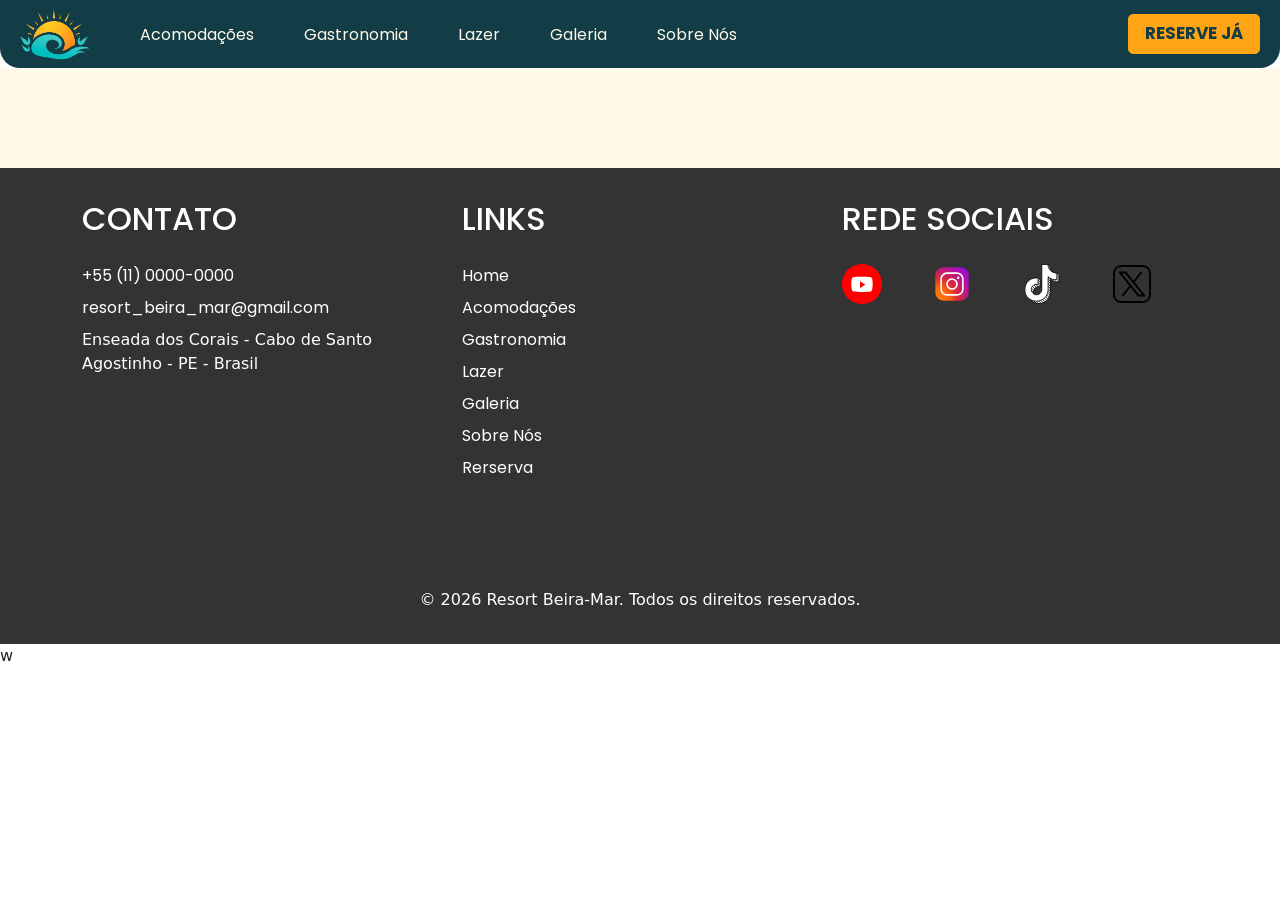
==== acomodacoes.html @ 68e37728 "Versão inicial do site" ====
<!doctype html>
<html>
  <head>
    <meta charset="UTF-8" />
    <meta name="viewport" content="width=device-width, initial-scale=1.0" />

    <title>Resort Beira-Mar</title>

    <!-- Fontes -->
    <link rel="preconnect" href="https://fonts.googleapis.com" />
    <link rel="preconnect" href="https://fonts.gstatic.com" crossorigin />

    <link
      href="https://fonts.googleapis.com/css2?family=Cormorant+Garamond:wght@500;600&family=Poppins:wght@400;500;600&display=swap"
      rel="stylesheet"
    />

    <!-- Bootstrap -->
    <link
      href="https://cdn.jsdelivr.net/npm/bootstrap@5.3.8/dist/css/bootstrap.min.css"
      rel="stylesheet"
    />

    <!--CSS-->
    <link rel="stylesheet" href="css/style.css" />
  </head>

  <body>
    <!--menu do site-->
    <div id="menu"></div>

    <main></main>

    <!--rodapé do site-->
    <div id="footer"></div>

    <script src="js/menu.js"></script>
  </body>
</html>
w
---- css/style.css ----
/* Botão estilo global */
.btn-primary {
  color: #123c46;
  font-family: "Poppins", sans-serif;
  font-size: 17px;
  font-weight: bold;
  background-color: #ffa412;
  border-color: #ffa412;
}

.btn-primary:hover {
  background-color: #f9dd72;
  border-color: #f9dd72;
  color: #123c46;
}

/* Menu estilo */

.logo img {
  width: 70px;
  margin-left: 20px;
}

.navbar {
  display: flex;
  align-items: center;
}

/* Menu estilo */
.menu {
  display: flex;
  gap: 50px;
  margin-left: 50px;
  margin-top: 2px;
}

/* Menu links estilo */
.menu a {
  text-decoration: none;
  color: #fff9e9;
  font-family: "Poppins", sans-serif;
  font-size: 16px;
}

/* Menu links hover estilo */
.menu a:hover {
  color: #20c9a6;
}

/* botão reserva menu estilo */
.reserva-menu {
  margin-left: auto;
  margin-right: 20px;
  margin-top: 2px;
  padding: 6px 16px;
  border-radius: 5px;
  transform: translateY(-1px);
}

header {
  background-color: #123c46;
  border-radius: 0px 0px 20px 20px;
}

/* Destaque estilo */
.destaque {
  display: flex;
  flex-direction: column;
  align-items: center;
}

.destaque img {
  width: 500px;
  max-width: 100%;
}

.destaque h1 {
  font-family:
    Cormorant Garamond,
    serif;
  color: #123c46;
  font-size: 70px;
}

.destaque p {
  font-family: "Poppins", sans-serif;
  color: #123c46;
  font-size: 20px;
  margin-top: 10px;
}

/* Botão reserva destaque estilo */
.reserva-destaque {
  padding: 6px 16px;
  border-radius: 5px;
  margin-top: 20px;
}

.hero-img {
  background-image: url("../img/praias/praia4.jpg");
  background-size: cover;
  background-position: center;
  min-height: 1000px;
}

/* Main estilo */
main {
  padding: 50px 0;
  background-color: #fff9e9;
}

/* Main titulo estilo */
.titulo-sobre {
  font-family:
    cormorant garamond,
    serif;
  font-size: 50px;
  color: #123c46;
}

/* Main paragrafo estilo */
.paragrafo-sobre {
  font-family: "Poppins", sans-serif;
  font-size: 18px;
  color: #123c46;
  margin-top: 20px;
  line-height: 1.5;
}

/* Main imagem */
.sobre .col-md-5 img {
  width: 80%;
  height: auto;
  border-radius: 20px;
}

/* Main titulo sobre */
.titulo-sobre-secao {
  font-family:
    cormorant garamond,
    serif;
  font-size: 55px;
  color: #123c46;
  margin: 0 auto 50px;
  text-align: center;
  border-bottom: 2px solid #20c9a6;
  padding-bottom: 8px;
  width: fit-content;
  margin-top: -40px;
}

/* Main titulo destaques */
.titulo-destaque {
  font-family:
    cormorant garamond,
    serif;
  font-size: 55px;
  color: #123c46;
  margin: 0 auto 50px;
  text-align: center;
  border-bottom: 2px solid #20c9a6;
  padding-bottom: 8px;
  width: fit-content;
  margin-top: 170px;
}

/* Main texto destaques */
.destaque-site p {
  font-family: "Poppins", sans-serif;
  font-size: 20px;
  text-align: center;
  color: #123c46;
}

/* Main imagem destaques */
.destaque-site .col-md-4 img {
  aspect-ratio: 1.6 / 1.2;
  object-fit: cover;
  width: 80%;
  border-radius: 20px;
}

.destaque-site .col-md-4 {
  text-align: center;
}

/* acomodações destaque */
.titulo-acomodacao {
  font-family:
    cormorant garamond,
    serif;
  font-size: 55px;
  color: #123c46;
  margin: 0 auto 50px;
  text-align: center;
  border-bottom: 2px solid #20c9a6;
  padding-bottom: 8px;
  width: fit-content;
  margin-top: 170px;
}

.acomodacao-destaque .card {
  background-color: #20c9a6;
}

/*Rodapé*/
footer {
  background-color: #333;
  color: white;
  padding: 32px 0 16px;
}

.redes-sociais img {
  width: 40px;
  height: 40px;
  object-fit: contain;
}

.icones-redes {
  display: flex;
  gap: 50px;
}

footer a {
  text-decoration: none;
  color: #ffffff;
  font-family: "Poppins", sans-serif;
  font-size: 16px;
}

footer address a,
footer nav[aria-label="Links do rodapé"] a {
  display: block;
}

.direitos-reservados {
  margin-top: 100px;
}

footer address {
  display: flex;
  flex-direction: column;
  gap: 8px;
}

footer address p {
  margin: 0;
}

footer nav[aria-label="Links do rodapé"] a {
  display: block;
  margin-bottom: 8px;
}

footer h2 {
  color: #ffffff;
  font-family: "Poppins", sans-serif;
  margin-bottom: 25px;
}

/* Página Acomodações */
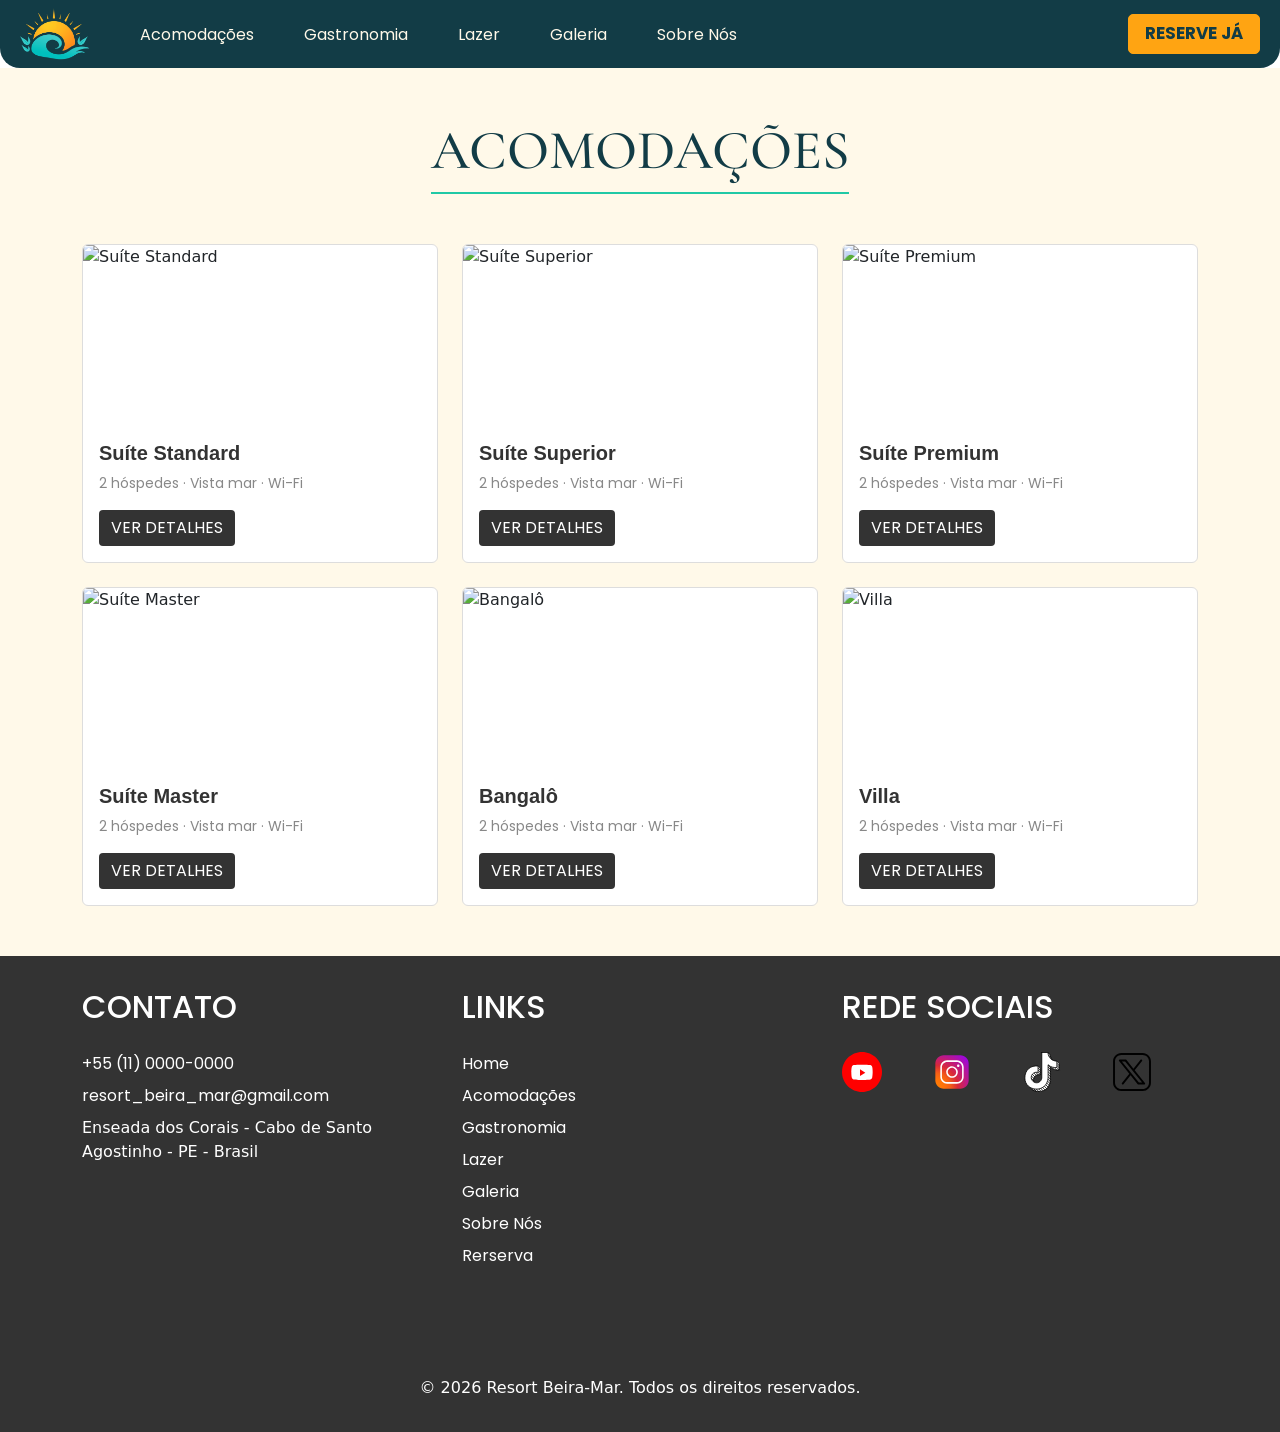
==== commit fc372d3d: "segunda alteração" ====
--- a/acomodacoes.html
+++ b/acomodacoes.html
@@ -1,40 +1,213 @@
 <!doctype html>
-<html>
+<html lang="pt-BR">
   <head>
     <meta charset="UTF-8" />
     <meta name="viewport" content="width=device-width, initial-scale=1.0" />
 
-    <title>Resort Beira-Mar</title>
-
-    <!-- Fontes -->
+    <title>Acomodações | Resort Beira-Mar</title>
+
     <link rel="preconnect" href="https://fonts.googleapis.com" />
     <link rel="preconnect" href="https://fonts.gstatic.com" crossorigin />
-
     <link
       href="https://fonts.googleapis.com/css2?family=Cormorant+Garamond:wght@500;600&family=Poppins:wght@400;500;600&display=swap"
       rel="stylesheet"
     />
 
-    <!-- Bootstrap -->
     <link
       href="https://cdn.jsdelivr.net/npm/bootstrap@5.3.8/dist/css/bootstrap.min.css"
       rel="stylesheet"
     />
-
-    <!--CSS-->
     <link rel="stylesheet" href="css/style.css" />
   </head>
 
   <body>
-    <!--menu do site-->
     <div id="menu"></div>
 
-    <main></main>
-
-    <!--rodapé do site-->
+    <main class="pagina-acomodacoes">
+      <section class="container">
+        <h1 class="titulo-pagina-acomodacoes">ACOMODAÇÕES</h1>
+
+        <div class="row g-4">
+          <div class="col-12 col-md-6 col-lg-4">
+            <article class="card h-100">
+              <img
+                src="img/acomodacoes/suite-standard.jpg"
+                class="card-img-top"
+                alt="Suíte Standard"
+              />
+              <div class="card-body">
+                <h2 class="card-title">Suíte Standard</h2>
+                <p class="card-text">2 hóspedes · Vista mar · Wi-Fi</p>
+                <button
+                  class="btn btn-detalhes mt-auto"
+                  type="button"
+                  data-bs-toggle="collapse"
+                  data-bs-target="#detalhes-standard"
+                  aria-expanded="false"
+                  aria-controls="detalhes-standard"
+                >
+                  VER DETALHES
+                </button>
+              </div>
+              <div class="collapse" id="detalhes-standard">
+                <div class="card-body detalhes-quarto">
+                  Adicione aqui mais informações sobre a Suíte Standard.
+                </div>
+              </div>
+            </article>
+          </div>
+
+          <div class="col-12 col-md-6 col-lg-4">
+            <article class="card h-100">
+              <img
+                src="img/acomodacoes/suite-superior.jpg"
+                class="card-img-top"
+                alt="Suíte Superior"
+              />
+              <div class="card-body">
+                <h2 class="card-title">Suíte Superior</h2>
+                <p class="card-text">2 hóspedes · Vista mar · Wi-Fi</p>
+                <button
+                  class="btn btn-detalhes mt-auto"
+                  type="button"
+                  data-bs-toggle="collapse"
+                  data-bs-target="#detalhes-superior"
+                  aria-expanded="false"
+                  aria-controls="detalhes-superior"
+                >
+                  VER DETALHES
+                </button>
+              </div>
+              <div class="collapse" id="detalhes-superior">
+                <div class="card-body detalhes-quarto">
+                  Adicione aqui mais informações sobre a Suíte Superior.
+                </div>
+              </div>
+            </article>
+          </div>
+
+          <div class="col-12 col-md-6 col-lg-4">
+            <article class="card h-100">
+              <img
+                src="img/acomodacoes/suite-premium.jpg"
+                class="card-img-top"
+                alt="Suíte Premium"
+              />
+              <div class="card-body">
+                <h2 class="card-title">Suíte Premium</h2>
+                <p class="card-text">2 hóspedes · Vista mar · Wi-Fi</p>
+                <button
+                  class="btn btn-detalhes mt-auto"
+                  type="button"
+                  data-bs-toggle="collapse"
+                  data-bs-target="#detalhes-premium"
+                  aria-expanded="false"
+                  aria-controls="detalhes-premium"
+                >
+                  VER DETALHES
+                </button>
+              </div>
+              <div class="collapse" id="detalhes-premium">
+                <div class="card-body detalhes-quarto">
+                  Adicione aqui mais informações sobre a Suíte Premium.
+                </div>
+              </div>
+            </article>
+          </div>
+
+          <div class="col-12 col-md-6 col-lg-4">
+            <article class="card h-100">
+              <img
+                src="img/acomodacoes/suite-master.jpg"
+                class="card-img-top"
+                alt="Suíte Master"
+              />
+              <div class="card-body">
+                <h2 class="card-title">Suíte Master</h2>
+                <p class="card-text">2 hóspedes · Vista mar · Wi-Fi</p>
+                <button
+                  class="btn btn-detalhes mt-auto"
+                  type="button"
+                  data-bs-toggle="collapse"
+                  data-bs-target="#detalhes-master"
+                  aria-expanded="false"
+                  aria-controls="detalhes-master"
+                >
+                  VER DETALHES
+                </button>
+              </div>
+              <div class="collapse" id="detalhes-master">
+                <div class="card-body detalhes-quarto">
+                  Adicione aqui mais informações sobre a Suíte Master.
+                </div>
+              </div>
+            </article>
+          </div>
+
+          <div class="col-12 col-md-6 col-lg-4">
+            <article class="card h-100">
+              <img
+                src="img/acomodacoes/bangalo.jpg"
+                class="card-img-top"
+                alt="Bangalô"
+              />
+              <div class="card-body">
+                <h2 class="card-title">Bangalô</h2>
+                <p class="card-text">2 hóspedes · Vista mar · Wi-Fi</p>
+                <button
+                  class="btn btn-detalhes mt-auto"
+                  type="button"
+                  data-bs-toggle="collapse"
+                  data-bs-target="#detalhes-bangalo"
+                  aria-expanded="false"
+                  aria-controls="detalhes-bangalo"
+                >
+                  VER DETALHES
+                </button>
+              </div>
+              <div class="collapse" id="detalhes-bangalo">
+                <div class="card-body detalhes-quarto">
+                  Adicione aqui mais informações sobre o Bangalô.
+                </div>
+              </div>
+            </article>
+          </div>
+
+          <div class="col-12 col-md-6 col-lg-4">
+            <article class="card h-100">
+              <img
+                src="img/acomodacoes/villa.jpg"
+                class="card-img-top"
+                alt="Villa"
+              />
+              <div class="card-body">
+                <h2 class="card-title">Villa</h2>
+                <p class="card-text">2 hóspedes · Vista mar · Wi-Fi</p>
+                <button
+                  class="btn btn-detalhes mt-auto"
+                  type="button"
+                  data-bs-toggle="collapse"
+                  data-bs-target="#detalhes-villa"
+                  aria-expanded="false"
+                  aria-controls="detalhes-villa"
+                >
+                  VER DETALHES
+                </button>
+              </div>
+              <div class="collapse" id="detalhes-villa">
+                <div class="card-body detalhes-quarto">
+                  Adicione aqui mais informações sobre a Villa.
+                </div>
+              </div>
+            </article>
+          </div>
+        </div>
+      </section>
+    </main>
+
     <div id="footer"></div>
 
+    <script src="https://cdn.jsdelivr.net/npm/bootstrap@5.3.8/dist/js/bootstrap.bundle.min.js"></script>
     <script src="js/menu.js"></script>
   </body>
 </html>
-w
--- a/css/style.css
+++ b/css/style.css
@@ -258,5 +258,109 @@
   margin-bottom: 25px;
 }
 
-/* Página Acomodações */
-
+/* Página de acomodações */
+.pagina-acomodacoes {
+  padding: 50px 0;
+  background-color: #fff9e9;
+}
+
+.titulo-pagina-acomodacoes {
+  width: fit-content;
+  margin: 0 auto 50px;
+  padding-bottom: 8px;
+  border-bottom: 2px solid #20c9a6;
+  color: #123c46;
+  font-family: "Cormorant Garamond", serif;
+  font-size: 55px;
+  text-align: center;
+}
+
+.pagina-acomodacoes .card {
+  height: 100%;
+  overflow: hidden;
+  border: 1px solid #ddd;
+  border-radius: 6px;
+  background-color: #fff;
+}
+
+.pagina-acomodacoes .card-img-top {
+  height: 180px;
+  object-fit: cover;
+}
+
+.pagina-acomodacoes .card-body {
+  display: flex;
+  flex-direction: column;
+}
+
+.pagina-acomodacoes .card-title {
+  color: #333;
+  font-family: "Poppins", sans-serif;
+  font-size: 20px;
+  font-weight: 600;
+}
+
+.pagina-acomodacoes .card-text,
+.pagina-acomodacoes .detalhes-quarto {
+  color: #888;
+  font-family: "Poppins", sans-serif;
+  font-size: 14px;
+}
+
+.pagina-acomodacoes .btn-detalhes {
+  align-self: flex-start;
+  border: 0;
+  border-radius: 4px;
+  background-color: #333;
+  color: #fff;
+  font-family: "Poppins", sans-serif;
+}
+
+.pagina-acomodacoes .btn-detalhes:hover {
+  background-color: #555;
+  color: #fff;
+}
+
+/* Página de lazer */
+.pagina-lazer {
+  padding: 50px 0;
+  background-color: #fff9e9;
+}
+
+.titulo-pagina-lazer {
+  width: fit-content;
+  margin: 0 auto 50px;
+  padding-bottom: 8px;
+  border-bottom: 2px solid #20c9a6;
+  color: #123c46;
+  font-family: "Cormorant Garamond", serif;
+  font-size: 55px;
+  text-align: center;
+}
+
+.pagina-lazer .card {
+  overflow: hidden;
+  border: 1px solid #ddd;
+  border-radius: 6px;
+  background-color: #fff;
+}
+
+.pagina-lazer .card-img-top {
+  height: 200px;
+  object-fit: cover;
+}
+
+.pagina-lazer .card-body {
+  display: flex;
+  justify-content: center;
+  padding: 12px;
+}
+
+.pagina-lazer .card-title {
+  margin: 0;
+  color: #333;
+  font-family: "Poppins", sans-serif;
+  font-size: 20px;
+  font-weight: 600;
+  text-align: center;
+}
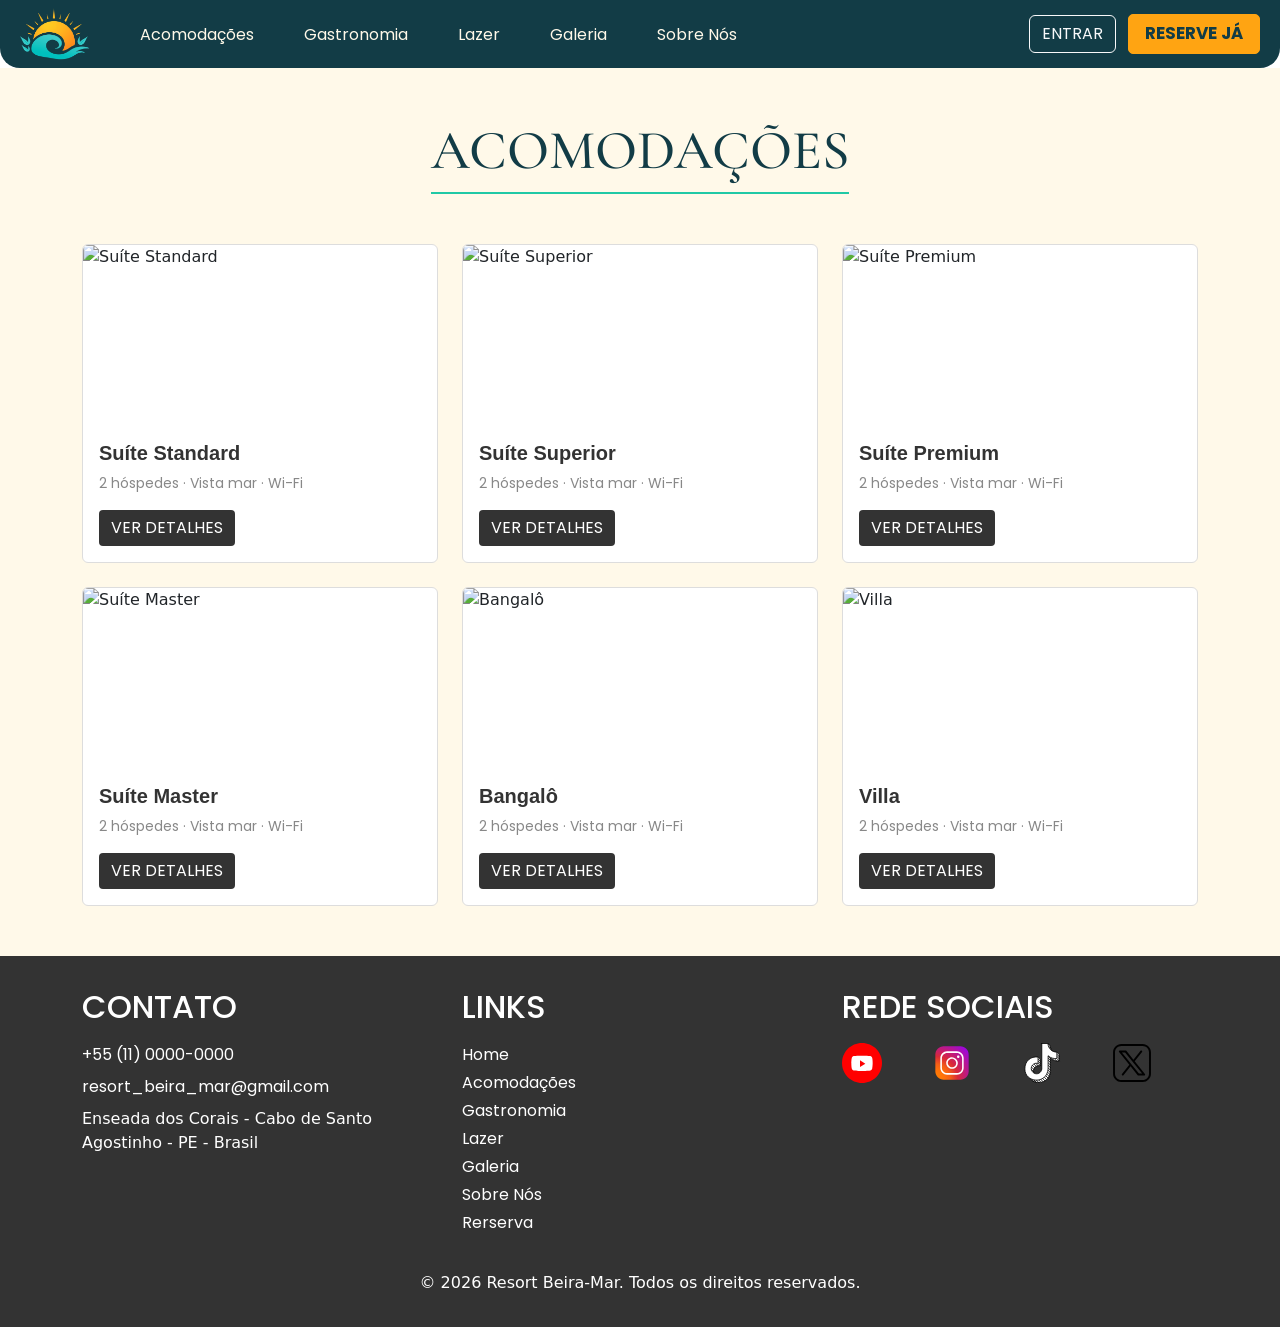
==== commit 3184e6e0: "versão final v1" ====
--- a/acomodacoes.html
+++ b/acomodacoes.html
@@ -210,4 +210,4 @@
     <script src="https://cdn.jsdelivr.net/npm/bootstrap@5.3.8/dist/js/bootstrap.bundle.min.js"></script>
     <script src="js/menu.js"></script>
   </body>
-</html>
+</html>
--- a/css/style.css
+++ b/css/style.css
@@ -1,4 +1,7 @@
-/* Botão estilo global */
+/* =========================================================
+   BOTÕES GLOBAIS
+   ========================================================= */
+
 .btn-primary {
   color: #123c46;
   font-family: "Poppins", sans-serif;
@@ -14,7 +17,10 @@
   color: #123c46;
 }
 
-/* Menu estilo */
+
+/* =========================================================
+   MENU COMPARTILHADO
+   ========================================================= */
 
 .logo img {
   width: 70px;
@@ -26,32 +32,34 @@
   align-items: center;
 }
 
-/* Menu estilo */
 .menu {
   display: flex;
   gap: 50px;
+  margin-top: 2px;
   margin-left: 50px;
-  margin-top: 2px;
-}
-
-/* Menu links estilo */
+}
+
 .menu a {
+  color: #fff9e9;
+  font-family: "Poppins", sans-serif;
+  font-size: 16px;
   text-decoration: none;
-  color: #fff9e9;
-  font-family: "Poppins", sans-serif;
-  font-size: 16px;
-}
-
-/* Menu links hover estilo */
+}
+
 .menu a:hover {
   color: #20c9a6;
 }
 
-/* botão reserva menu estilo */
+/* Destaque visual do link da página atual, definido pelo JavaScript */
+.menu a.active {
+  color: #20c9a6;
+  border-bottom: 2px solid #20c9a6;
+}
+
 .reserva-menu {
+  margin-top: 2px;
+  margin-right: 20px;
   margin-left: auto;
-  margin-right: 20px;
-  margin-top: 2px;
   padding: 6px 16px;
   border-radius: 5px;
   transform: translateY(-1px);
@@ -59,10 +67,14 @@
 
 header {
   background-color: #123c46;
-  border-radius: 0px 0px 20px 20px;
-}
-
-/* Destaque estilo */
+  border-radius: 0 0 20px 20px;
+}
+
+
+/* =========================================================
+   HERO DA HOME
+   ========================================================= */
+
 .destaque {
   display: flex;
   flex-direction: column;
@@ -75,190 +87,157 @@
 }
 
 .destaque h1 {
-  font-family:
-    Cormorant Garamond,
-    serif;
-  color: #123c46;
+  color: #123c46;
+  font-family: "Cormorant Garamond", serif;
   font-size: 70px;
 }
 
 .destaque p {
-  font-family: "Poppins", sans-serif;
-  color: #123c46;
+  margin-top: 10px;
+  color: #123c46;
+  font-family: "Poppins", sans-serif;
   font-size: 20px;
-  margin-top: 10px;
-}
-
-/* Botão reserva destaque estilo */
+}
+
 .reserva-destaque {
+  margin-top: 20px;
   padding: 6px 16px;
   border-radius: 5px;
-  margin-top: 20px;
 }
 
 .hero-img {
+  min-height: 1000px;
   background-image: url("../img/praias/praia4.jpg");
+  background-position: center;
   background-size: cover;
-  background-position: center;
-  min-height: 1000px;
-}
-
-/* Main estilo */
+}
+
+
+/* =========================================================
+   CONTEÚDO GERAL E SEÇÃO SOBRE DA HOME
+   ========================================================= */
+
+/* Mantém o rodapé no fim da janela quando a página tem pouco conteúdo */
+body {
+  min-height: 100vh;
+  display: flex;
+  flex-direction: column;
+}
+
 main {
+  flex: 1;
   padding: 50px 0;
   background-color: #fff9e9;
 }
 
-/* Main titulo estilo */
 .titulo-sobre {
-  font-family:
-    cormorant garamond,
-    serif;
+  color: #123c46;
+  font-family: "Cormorant Garamond", serif;
   font-size: 50px;
-  color: #123c46;
-}
-
-/* Main paragrafo estilo */
+}
+
 .paragrafo-sobre {
+  margin-top: 20px;
+  color: #123c46;
   font-family: "Poppins", sans-serif;
   font-size: 18px;
-  color: #123c46;
-  margin-top: 20px;
   line-height: 1.5;
 }
 
-/* Main imagem */
 .sobre .col-md-5 img {
   width: 80%;
   height: auto;
   border-radius: 20px;
 }
 
-/* Main titulo sobre */
 .titulo-sobre-secao {
-  font-family:
-    cormorant garamond,
-    serif;
+  width: fit-content;
+  margin: -40px auto 50px;
+  padding-bottom: 8px;
+  border-bottom: 2px solid #20c9a6;
+  color: #123c46;
+  font-family: "Cormorant Garamond", serif;
   font-size: 55px;
-  color: #123c46;
-  margin: 0 auto 50px;
-  text-align: center;
+  text-align: center;
+}
+
+
+/* =========================================================
+   CARROSSEL DA SEÇÃO SOBRE DA HOME
+   ========================================================= */
+
+/* Mantém o carrossel com a mesma largura da imagem original */
+.sobre .carousel {
+  width: 80%;
+}
+
+/* As fotos preenchem o carrossel sem serem deformadas */
+.sobre .carousel img {
+  width: 100%;
+  aspect-ratio: 4 / 3;
+  border-radius: 20px;
+  object-fit: cover;
+}
+
+
+/* =========================================================
+   DESTAQUES DA HOME
+   ========================================================= */
+
+.titulo-destaque {
+  width: fit-content;
+  margin: 170px auto 50px;
+  padding-bottom: 8px;
   border-bottom: 2px solid #20c9a6;
+  color: #123c46;
+  font-family: "Cormorant Garamond", serif;
+  font-size: 55px;
+  text-align: center;
+}
+
+.destaque-site p {
+  color: #123c46;
+  font-family: "Poppins", sans-serif;
+  font-size: 20px;
+  text-align: center;
+}
+
+.destaque-site .col-md-4 img {
+  width: 80%;
+  aspect-ratio: 1.6 / 1.2;
+  border-radius: 20px;
+  object-fit: cover;
+}
+
+.destaque-site .col-md-4 {
+  text-align: center;
+}
+
+
+/* =========================================================
+   ACOMODAÇÕES EM DESTAQUE NA HOME
+   ========================================================= */
+
+.titulo-acomodacao {
+  width: fit-content;
+  margin: 170px auto 50px;
   padding-bottom: 8px;
-  width: fit-content;
-  margin-top: -40px;
-}
-
-/* Main titulo destaques */
-.titulo-destaque {
-  font-family:
-    cormorant garamond,
-    serif;
+  border-bottom: 2px solid #20c9a6;
+  color: #123c46;
+  font-family: "Cormorant Garamond", serif;
   font-size: 55px;
-  color: #123c46;
-  margin: 0 auto 50px;
-  text-align: center;
-  border-bottom: 2px solid #20c9a6;
-  padding-bottom: 8px;
-  width: fit-content;
-  margin-top: 170px;
-}
-
-/* Main texto destaques */
-.destaque-site p {
-  font-family: "Poppins", sans-serif;
-  font-size: 20px;
-  text-align: center;
-  color: #123c46;
-}
-
-/* Main imagem destaques */
-.destaque-site .col-md-4 img {
-  aspect-ratio: 1.6 / 1.2;
-  object-fit: cover;
-  width: 80%;
-  border-radius: 20px;
-}
-
-.destaque-site .col-md-4 {
-  text-align: center;
-}
-
-/* acomodações destaque */
-.titulo-acomodacao {
-  font-family:
-    cormorant garamond,
-    serif;
-  font-size: 55px;
-  color: #123c46;
-  margin: 0 auto 50px;
-  text-align: center;
-  border-bottom: 2px solid #20c9a6;
-  padding-bottom: 8px;
-  width: fit-content;
-  margin-top: 170px;
+  text-align: center;
 }
 
 .acomodacao-destaque .card {
   background-color: #20c9a6;
 }
 
-/*Rodapé*/
-footer {
-  background-color: #333;
-  color: white;
-  padding: 32px 0 16px;
-}
-
-.redes-sociais img {
-  width: 40px;
-  height: 40px;
-  object-fit: contain;
-}
-
-.icones-redes {
-  display: flex;
-  gap: 50px;
-}
-
-footer a {
-  text-decoration: none;
-  color: #ffffff;
-  font-family: "Poppins", sans-serif;
-  font-size: 16px;
-}
-
-footer address a,
-footer nav[aria-label="Links do rodapé"] a {
-  display: block;
-}
-
-.direitos-reservados {
-  margin-top: 100px;
-}
-
-footer address {
-  display: flex;
-  flex-direction: column;
-  gap: 8px;
-}
-
-footer address p {
-  margin: 0;
-}
-
-footer nav[aria-label="Links do rodapé"] a {
-  display: block;
-  margin-bottom: 8px;
-}
-
-footer h2 {
-  color: #ffffff;
-  font-family: "Poppins", sans-serif;
-  margin-bottom: 25px;
-}
-
-/* Página de acomodações */
+
+/* =========================================================
+   PÁGINA DE ACOMODAÇÕES
+   ========================================================= */
+
 .pagina-acomodacoes {
   padding: 50px 0;
   background-color: #fff9e9;
@@ -321,7 +300,11 @@
   color: #fff;
 }
 
-/* Página de lazer */
+
+/* =========================================================
+   PÁGINA DE LAZER
+   ========================================================= */
+
 .pagina-lazer {
   padding: 50px 0;
   background-color: #fff9e9;
@@ -363,4 +346,288 @@
   font-size: 20px;
   font-weight: 600;
   text-align: center;
+}
+
+
+/* =========================================================
+   ESTILOS COMPARTILHADOS DAS PÁGINAS INTERNAS
+   ========================================================= */
+
+/* Fundo e espaçamento das páginas internas */
+.pagina-interna {
+  padding: 50px 0;
+  background-color: #fff9e9;
+}
+
+/* Título compartilhado por Gastronomia, Galeria, Sobre e Reservas */
+.titulo-interno {
+  width: fit-content;
+  margin: 0 auto 50px;
+  padding-bottom: 8px;
+  border-bottom: 2px solid #20c9a6;
+  color: #123c46;
+  font-family: "Cormorant Garamond", serif;
+  font-size: 55px;
+  text-align: center;
+}
+
+
+/* =========================================================
+   PÁGINA DE GASTRONOMIA
+   ========================================================= */
+
+.bloco-gastronomia img {
+  width: 100%;
+  height: 280px;
+  border-radius: 10px;
+  object-fit: cover;
+}
+
+.bloco-gastronomia h2 {
+  color: #123c46;
+  font-family: "Cormorant Garamond", serif;
+  font-size: 36px;
+}
+
+.bloco-gastronomia p {
+  color: #123c46;
+  font-family: "Poppins", sans-serif;
+  font-size: 16px;
+  line-height: 1.6;
+}
+
+.separador-pagina {
+  margin: 30px 0;
+  border-color: #ccc;
+}
+
+
+/* =========================================================
+   PÁGINA DE GALERIA
+   ========================================================= */
+
+.pagina-galeria img {
+  width: 100%;
+  aspect-ratio: 4 / 3;
+  border-radius: 6px;
+  object-fit: cover;
+}
+
+
+/* =========================================================
+   PÁGINA SOBRE NÓS
+   ========================================================= */
+
+.bloco-sobre img {
+  width: 100%;
+  height: 280px;
+  border-radius: 10px;
+  object-fit: cover;
+}
+
+.bloco-sobre h2 {
+  color: #123c46;
+  font-family: "Cormorant Garamond", serif;
+  font-size: 36px;
+}
+
+.bloco-sobre p {
+  color: #123c46;
+  font-family: "Poppins", sans-serif;
+  font-size: 16px;
+  line-height: 1.6;
+}
+
+
+/* =========================================================
+   PÁGINA DE RESERVAS E CONTATO
+   ========================================================= */
+
+.pagina-reservas h2 {
+  margin-bottom: 16px;
+  color: #123c46;
+  font-family: "Cormorant Garamond", serif;
+  font-size: 32px;
+}
+
+.pagina-reservas form label {
+  display: block;
+  margin: 12px 0 4px;
+  color: #333;
+  font-family: "Poppins", sans-serif;
+}
+
+.pagina-reservas textarea {
+  resize: vertical;
+}
+
+.botao-enviar {
+  width: 200px;
+  margin-top: 20px;
+  background-color: #333;
+  color: #fff;
+}
+
+.botao-enviar:hover {
+  background-color: #555;
+  color: #fff;
+}
+
+/* Espaço provisório que representa o mapa no wireframe */
+.mapa-placeholder {
+  display: grid;
+  min-height: 250px;
+  margin-top: 24px;
+  place-items: center;
+  background-color: #e8e8e8;
+  color: #888;
+  font-family: "Poppins", sans-serif;
+  font-weight: 600;
+}
+
+
+/* =========================================================
+   RODAPÉ COMPARTILHADO
+   ========================================================= */
+
+#footer {
+  margin-top: auto;
+}
+
+footer {
+  padding: 32px 0 16px;
+  background-color: #333;
+  color: #fff;
+}
+
+footer a {
+  color: #fff;
+  font-family: "Poppins", sans-serif;
+  font-size: 16px;
+  text-decoration: none;
+}
+
+footer address {
+  display: flex;
+  flex-direction: column;
+  gap: 8px;
+}
+
+footer address a,
+footer nav[aria-label="Links do rodapé"] a {
+  display: block;
+}
+
+footer address p {
+  margin: 0;
+}
+
+footer nav[aria-label="Links do rodapé"] a {
+  margin-bottom: 4px;
+}
+
+footer h2 {
+  margin-bottom: 16px;
+  color: #fff;
+  font-family: "Poppins", sans-serif;
+}
+
+.redes-sociais img {
+  width: 40px;
+  height: 40px;
+  object-fit: contain;
+}
+
+.icones-redes {
+  display: flex;
+  gap: 50px;
+}
+
+.direitos-reservados {
+  margin-top: 32px;
+}
+
+/* Página de login */
+.formulario-login {
+  max-width: 480px;
+  margin: 0 auto;
+}
+
+.formulario-login label {
+  display: block;
+  margin: 16px 0 4px;
+  color: #123c46;
+  font-family: "Poppins", sans-serif;
+}
+
+.link-cadastro {
+  margin-top: 20px;
+  text-align: center;
+}
+
+.login-menu {
+  margin-left: auto;
+  margin-right: 12px;
+  font-family: "Poppins", sans-serif;
+}
+
+.reserva-menu {
+  margin-left: 0;
+}
+
+/* Fundo das páginas de login e cadastro */
+.pagina-login,
+.pagina-cadastro {
+  background-color: #fff9e9;
+}
+
+/* Cartões brancos dos formulários */
+.pagina-login .formulario-login,
+.pagina-cadastro .formulario-cadastro {
+  max-width: 520px;
+  margin: 0 auto;
+  padding: 32px;
+  border: 1px solid #e5e5e5;
+  border-radius: 12px;
+  background-color: #fff;
+  box-shadow: 0 4px 18px rgba(18, 60, 70, 0.12);
+}
+
+/* O cartão de login fica um pouco mais estreito */
+.pagina-login .formulario-login {
+  max-width: 440px;
+}
+
+/* Rótulos dos campos */
+.pagina-login form label,
+.pagina-cadastro form label {
+  display: block;
+  margin: 16px 0 6px;
+  color: #123c46;
+  font-family: "Poppins", sans-serif;
+}
+
+/* Espaço antes dos botões e dos links entre as páginas */
+.pagina-login form .btn,
+.pagina-cadastro form .btn {
+  margin-top: 20px;
+}
+
+.pagina-login .link-cadastro,
+.pagina-cadastro .link-login {
+  margin-top: 20px;
+  text-align: center;
+}
+
+.pagina-login .link-cadastro a,
+.pagina-cadastro .link-login a {
+  color: #123c46;
+}
+
+/* Reduz o espaço interno em telas pequenas */
+@media (max-width: 576px) {
+  .pagina-login .formulario-login,
+  .pagina-cadastro .formulario-cadastro {
+    padding: 24px 18px;
+  }
 }
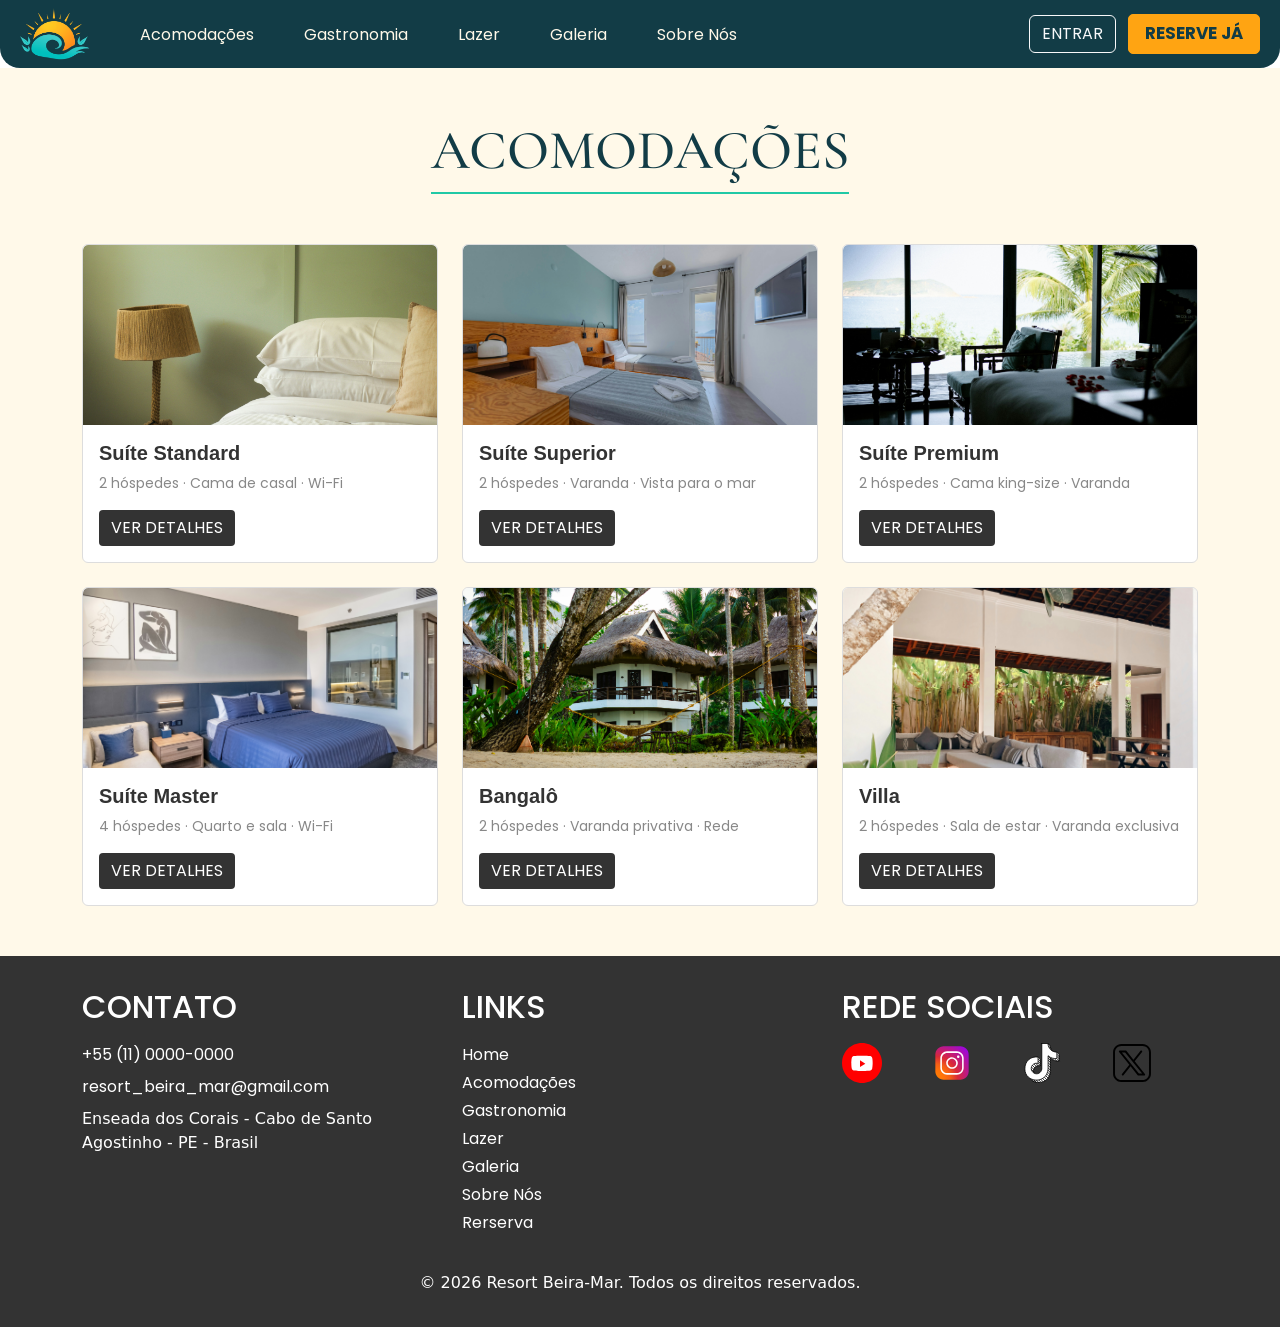
==== commit 5fda60d5: "Adiciona modais e descrições às acomodações Descrição: - Adiciona janelas modais de detalhes para os" ====
--- a/acomodacoes.html
+++ b/acomodacoes.html
@@ -31,175 +31,457 @@
           <div class="col-12 col-md-6 col-lg-4">
             <article class="card h-100">
               <img
-                src="img/acomodacoes/suite-standard.jpg"
+                src="img/apartamentos/standard.jpg"
                 class="card-img-top"
                 alt="Suíte Standard"
               />
               <div class="card-body">
                 <h2 class="card-title">Suíte Standard</h2>
-                <p class="card-text">2 hóspedes · Vista mar · Wi-Fi</p>
-                <button
-                  class="btn btn-detalhes mt-auto"
-                  type="button"
-                  data-bs-toggle="collapse"
-                  data-bs-target="#detalhes-standard"
-                  aria-expanded="false"
-                  aria-controls="detalhes-standard"
-                >
-                  VER DETALHES
-                </button>
-              </div>
-              <div class="collapse" id="detalhes-standard">
-                <div class="card-body detalhes-quarto">
-                  Adicione aqui mais informações sobre a Suíte Standard.
-                </div>
-              </div>
-            </article>
-          </div>
-
-          <div class="col-12 col-md-6 col-lg-4">
-            <article class="card h-100">
-              <img
-                src="img/acomodacoes/suite-superior.jpg"
+                <p class="card-text">2 hóspedes · Cama de casal · Wi-Fi</p>
+                <button
+                  class="btn btn-detalhes mt-auto"
+                  type="button"
+                  data-bs-toggle="modal"
+                  data-bs-target="#modal-standard"
+                >
+                  VER DETALHES
+                </button>
+              </div>
+            </article>
+          </div>
+
+          <div class="col-12 col-md-6 col-lg-4">
+            <article class="card h-100">
+              <img
+                src="img/apartamentos/superior.jpg"
                 class="card-img-top"
                 alt="Suíte Superior"
               />
               <div class="card-body">
                 <h2 class="card-title">Suíte Superior</h2>
-                <p class="card-text">2 hóspedes · Vista mar · Wi-Fi</p>
-                <button
-                  class="btn btn-detalhes mt-auto"
-                  type="button"
-                  data-bs-toggle="collapse"
-                  data-bs-target="#detalhes-superior"
-                  aria-expanded="false"
-                  aria-controls="detalhes-superior"
-                >
-                  VER DETALHES
-                </button>
-              </div>
-              <div class="collapse" id="detalhes-superior">
-                <div class="card-body detalhes-quarto">
-                  Adicione aqui mais informações sobre a Suíte Superior.
-                </div>
-              </div>
-            </article>
-          </div>
-
-          <div class="col-12 col-md-6 col-lg-4">
-            <article class="card h-100">
-              <img
-                src="img/acomodacoes/suite-premium.jpg"
+                <p class="card-text">2 hóspedes · Varanda · Vista para o mar</p>
+                <button
+                  class="btn btn-detalhes mt-auto"
+                  type="button"
+                  data-bs-toggle="modal"
+                  data-bs-target="#modal-superior"
+                >
+                  VER DETALHES
+                </button>
+              </div>
+            </article>
+          </div>
+
+          <div class="col-12 col-md-6 col-lg-4">
+            <article class="card h-100">
+              <img
+                src="img/apartamentos/premium.jpg"
                 class="card-img-top"
                 alt="Suíte Premium"
               />
               <div class="card-body">
                 <h2 class="card-title">Suíte Premium</h2>
-                <p class="card-text">2 hóspedes · Vista mar · Wi-Fi</p>
-                <button
-                  class="btn btn-detalhes mt-auto"
-                  type="button"
-                  data-bs-toggle="collapse"
-                  data-bs-target="#detalhes-premium"
-                  aria-expanded="false"
-                  aria-controls="detalhes-premium"
-                >
-                  VER DETALHES
-                </button>
-              </div>
-              <div class="collapse" id="detalhes-premium">
-                <div class="card-body detalhes-quarto">
-                  Adicione aqui mais informações sobre a Suíte Premium.
-                </div>
-              </div>
-            </article>
-          </div>
-
-          <div class="col-12 col-md-6 col-lg-4">
-            <article class="card h-100">
-              <img
-                src="img/acomodacoes/suite-master.jpg"
+                <p class="card-text">2 hóspedes · Cama king-size · Varanda</p>
+                <button
+                  class="btn btn-detalhes mt-auto"
+                  type="button"
+                  data-bs-toggle="modal"
+                  data-bs-target="#modal-premium"
+                >
+                  VER DETALHES
+                </button>
+              </div>
+            </article>
+          </div>
+
+          <div class="col-12 col-md-6 col-lg-4">
+            <article class="card h-100">
+              <img
+                src="img/apartamentos/master.jpg"
                 class="card-img-top"
                 alt="Suíte Master"
               />
               <div class="card-body">
                 <h2 class="card-title">Suíte Master</h2>
-                <p class="card-text">2 hóspedes · Vista mar · Wi-Fi</p>
-                <button
-                  class="btn btn-detalhes mt-auto"
-                  type="button"
-                  data-bs-toggle="collapse"
-                  data-bs-target="#detalhes-master"
-                  aria-expanded="false"
-                  aria-controls="detalhes-master"
-                >
-                  VER DETALHES
-                </button>
-              </div>
-              <div class="collapse" id="detalhes-master">
-                <div class="card-body detalhes-quarto">
-                  Adicione aqui mais informações sobre a Suíte Master.
-                </div>
-              </div>
-            </article>
-          </div>
-
-          <div class="col-12 col-md-6 col-lg-4">
-            <article class="card h-100">
-              <img
-                src="img/acomodacoes/bangalo.jpg"
+                <p class="card-text">4 hóspedes · Quarto e sala · Wi-Fi</p>
+                <button
+                  class="btn btn-detalhes mt-auto"
+                  type="button"
+                  data-bs-toggle="modal"
+                  data-bs-target="#modal-master"
+                >
+                  VER DETALHES
+                </button>
+              </div>
+            </article>
+          </div>
+
+          <div class="col-12 col-md-6 col-lg-4">
+            <article class="card h-100">
+              <img
+                src="img/apartamentos/bangalo.jpg"
                 class="card-img-top"
                 alt="Bangalô"
               />
               <div class="card-body">
                 <h2 class="card-title">Bangalô</h2>
-                <p class="card-text">2 hóspedes · Vista mar · Wi-Fi</p>
-                <button
-                  class="btn btn-detalhes mt-auto"
-                  type="button"
-                  data-bs-toggle="collapse"
-                  data-bs-target="#detalhes-bangalo"
-                  aria-expanded="false"
-                  aria-controls="detalhes-bangalo"
-                >
-                  VER DETALHES
-                </button>
-              </div>
-              <div class="collapse" id="detalhes-bangalo">
-                <div class="card-body detalhes-quarto">
-                  Adicione aqui mais informações sobre o Bangalô.
-                </div>
-              </div>
-            </article>
-          </div>
-
-          <div class="col-12 col-md-6 col-lg-4">
-            <article class="card h-100">
-              <img
-                src="img/acomodacoes/villa.jpg"
+                <p class="card-text">2 hóspedes · Varanda privativa · Rede</p>
+                <button
+                  class="btn btn-detalhes mt-auto"
+                  type="button"
+                  data-bs-toggle="modal"
+                  data-bs-target="#modal-bangalo"
+                >
+                  VER DETALHES
+                </button>
+              </div>
+            </article>
+          </div>
+
+          <div class="col-12 col-md-6 col-lg-4">
+            <article class="card h-100">
+              <img
+                src="img/apartamentos/villa.jpg"
                 class="card-img-top"
                 alt="Villa"
               />
               <div class="card-body">
                 <h2 class="card-title">Villa</h2>
-                <p class="card-text">2 hóspedes · Vista mar · Wi-Fi</p>
-                <button
-                  class="btn btn-detalhes mt-auto"
-                  type="button"
-                  data-bs-toggle="collapse"
-                  data-bs-target="#detalhes-villa"
-                  aria-expanded="false"
-                  aria-controls="detalhes-villa"
-                >
-                  VER DETALHES
-                </button>
-              </div>
-              <div class="collapse" id="detalhes-villa">
-                <div class="card-body detalhes-quarto">
-                  Adicione aqui mais informações sobre a Villa.
-                </div>
-              </div>
-            </article>
+                <p class="card-text">
+                  2 hóspedes · Sala de estar · Varanda exclusiva
+                </p>
+                <button
+                  class="btn btn-detalhes mt-auto"
+                  type="button"
+                  data-bs-toggle="modal"
+                  data-bs-target="#modal-villa"
+                >
+                  VER DETALHES
+                </button>
+              </div>
+            </article>
+          </div>
+        </div>
+        <div
+          class="modal fade"
+          id="modal-standard"
+          tabindex="-1"
+          aria-labelledby="titulo-modal-standard"
+          aria-hidden="true"
+        >
+          <div class="modal-dialog modal-dialog-centered">
+            <div class="modal-content">
+              <div class="modal-header">
+                <h2 class="modal-title fs-5" id="titulo-modal-standard">
+                  Suíte Standard
+                </h2>
+                <button
+                  type="button"
+                  class="btn-close"
+                  data-bs-dismiss="modal"
+                  aria-label="Fechar"
+                ></button>
+              </div>
+              <div class="modal-body">
+                <img
+                  src="img/apartamentos/standard.jpg"
+                  class="img-fluid rounded mb-3"
+                  alt="Suíte Standard"
+                />
+                <p>
+                  A Suíte Standard oferece praticidade e aconchego para até 2
+                  hóspedes. É ideal para quem quer aproveitar o resort e a
+                  praia, com um espaço confortável para descansar.
+                </p>
+                <ul>
+                  <li>Até 2 hóspedes</li>
+                  <li>Cama de casal</li>
+                  <li>Ar-condicionado</li>
+                  <li>Wi-Fi</li>
+                  <li>TV e banheiro privativo</li>
+                </ul>
+              </div>
+              <div class="modal-footer">
+                <button
+                  type="button"
+                  class="btn btn-secondary"
+                  data-bs-dismiss="modal"
+                >
+                  FECHAR
+                </button>
+                <a href="reserva.html" class="btn btn-primary"
+                  >CONSULTAR RESERVA</a
+                >
+              </div>
+            </div>
+          </div>
+        </div>
+        <div
+          class="modal fade"
+          id="modal-superior"
+          tabindex="-1"
+          aria-labelledby="titulo-modal-superior"
+          aria-hidden="true"
+        >
+          <div class="modal-dialog modal-dialog-centered">
+            <div class="modal-content">
+              <div class="modal-header">
+                <h2 class="modal-title fs-5" id="titulo-modal-superior">
+                  Suíte Superior
+                </h2>
+                <button
+                  type="button"
+                  class="btn-close"
+                  data-bs-dismiss="modal"
+                  aria-label="Fechar"
+                ></button>
+              </div>
+              <div class="modal-body">
+                <img
+                  src="img/apartamentos/superior.jpg"
+                  class="img-fluid rounded mb-3"
+                  alt="Suíte Superior"
+                />
+                <p>
+                  Com mais espaço e uma varanda com vista para o mar, a Suíte
+                  Superior é uma escolha confortável para até 2 hóspedes que
+                  desejam aproveitar a paisagem desde a acomodação.
+                </p>
+                <ul>
+                  <li>Até 2 hóspedes</li>
+                  <li>Cama queen-size</li>
+                  <li>Varanda com vista para o mar</li>
+                  <li>Ar-condicionado</li>
+                  <li>Wi-Fi e TV</li>
+                </ul>
+              </div>
+              <div class="modal-footer">
+                <button
+                  type="button"
+                  class="btn btn-secondary"
+                  data-bs-dismiss="modal"
+                >
+                  FECHAR
+                </button>
+                <a href="reserva.html" class="btn btn-primary"
+                  >CONSULTAR RESERVA</a
+                >
+              </div>
+            </div>
+          </div>
+        </div>
+        <div
+          class="modal fade"
+          id="modal-premium"
+          tabindex="-1"
+          aria-labelledby="titulo-modal-premium"
+          aria-hidden="true"
+        >
+          <div class="modal-dialog modal-dialog-centered">
+            <div class="modal-content">
+              <div class="modal-header">
+                <h2 class="modal-title fs-5" id="titulo-modal-premium">
+                  Suíte Premium
+                </h2>
+                <button
+                  type="button"
+                  class="btn-close"
+                  data-bs-dismiss="modal"
+                  aria-label="Fechar"
+                ></button>
+              </div>
+              <div class="modal-body">
+                <img
+                  src="img/apartamentos/premium.jpg"
+                  class="img-fluid rounded mb-3"
+                  alt="Suíte Premium"
+                />
+                <p>
+                  A Suíte Premium combina espaço e conforto para até 2 hóspedes.
+                  A cama king-size e a varanda privativa com vista para o mar
+                  criam um ambiente especial para relaxar.
+                </p>
+                <ul>
+                  <li>Até 2 hóspedes</li>
+                  <li>Cama king-size</li>
+                  <li>Varanda privativa com vista para o mar</li>
+                  <li>Ar-condicionado</li>
+                  <li>Wi-Fi, TV e frigobar</li>
+                </ul>
+              </div>
+              <div class="modal-footer">
+                <button
+                  type="button"
+                  class="btn btn-secondary"
+                  data-bs-dismiss="modal"
+                >
+                  FECHAR
+                </button>
+                <a href="reserva.html" class="btn btn-primary"
+                  >CONSULTAR RESERVA</a
+                >
+              </div>
+            </div>
+          </div>
+        </div>
+        <div
+          class="modal fade"
+          id="modal-master"
+          tabindex="-1"
+          aria-labelledby="titulo-modal-master"
+          aria-hidden="true"
+        >
+          <div class="modal-dialog modal-dialog-centered">
+            <div class="modal-content">
+              <div class="modal-header">
+                <h2 class="modal-title fs-5" id="titulo-modal-master">
+                  Suíte Master
+                </h2>
+                <button
+                  type="button"
+                  class="btn-close"
+                  data-bs-dismiss="modal"
+                  aria-label="Fechar"
+                ></button>
+              </div>
+              <div class="modal-body">
+                <img
+                  src="img/apartamentos/master.jpg"
+                  class="img-fluid rounded mb-3"
+                  alt="Suíte Master"
+                />
+                <p>
+                  Pensada para famílias ou grupos, a Suíte Master acomoda até 4
+                  hóspedes. A divisão entre quarto e sala oferece mais espaço
+                  para descansar e aproveitar a estadia juntos.
+                </p>
+                <ul>
+                  <li>Até 4 hóspedes</li>
+                  <li>Quarto com cama de casal</li>
+                  <li>Sala com sofá-cama</li>
+                  <li>Ar-condicionado</li>
+                  <li>Wi-Fi e TV</li>
+                </ul>
+              </div>
+              <div class="modal-footer">
+                <button
+                  type="button"
+                  class="btn btn-secondary"
+                  data-bs-dismiss="modal"
+                >
+                  FECHAR
+                </button>
+                <a href="reserva.html" class="btn btn-primary"
+                  >CONSULTAR RESERVA</a
+                >
+              </div>
+            </div>
+          </div>
+        </div>
+        <div
+          class="modal fade"
+          id="modal-bangalo"
+          tabindex="-1"
+          aria-labelledby="titulo-modal-bangalo"
+          aria-hidden="true"
+        >
+          <div class="modal-dialog modal-dialog-centered">
+            <div class="modal-content">
+              <div class="modal-header">
+                <h2 class="modal-title fs-5" id="titulo-modal-bangalo">
+                  Bangalô
+                </h2>
+                <button
+                  type="button"
+                  class="btn-close"
+                  data-bs-dismiss="modal"
+                  aria-label="Fechar"
+                ></button>
+              </div>
+              <div class="modal-body">
+                <img
+                  src="img/apartamentos/bangalo.jpg"
+                  class="img-fluid rounded mb-3"
+                  alt="Bangalô"
+                />
+                <p>
+                  Cercado por um ambiente mais reservado, o Bangalô é ideal para
+                  até 2 hóspedes que procuram tranquilidade. A varanda privativa
+                  e a rede convidam a desacelerar.
+                </p>
+                <ul>
+                  <li>Até 2 hóspedes</li>
+                  <li>Cama de casal</li>
+                  <li>Varanda privativa</li>
+                  <li>Rede para descanso</li>
+                  <li>Ar-condicionado e Wi-Fi</li>
+                </ul>
+              </div>
+              <div class="modal-footer">
+                <button
+                  type="button"
+                  class="btn btn-secondary"
+                  data-bs-dismiss="modal"
+                >
+                  FECHAR
+                </button>
+                <a href="reserva.html" class="btn btn-primary"
+                  >CONSULTAR RESERVA</a
+                >
+              </div>
+            </div>
+          </div>
+        </div>
+        <div
+          class="modal fade"
+          id="modal-villa"
+          tabindex="-1"
+          aria-labelledby="titulo-modal-villa"
+          aria-hidden="true"
+        >
+          <div class="modal-dialog modal-dialog-centered">
+            <div class="modal-content">
+              <div class="modal-header">
+                <h2 class="modal-title fs-5" id="titulo-modal-villa">Villa</h2>
+                <button
+                  type="button"
+                  class="btn-close"
+                  data-bs-dismiss="modal"
+                  aria-label="Fechar"
+                ></button>
+              </div>
+              <div class="modal-body">
+                <img
+                  src="img/apartamentos/villa.jpg"
+                  class="img-fluid rounded mb-3"
+                  alt="Villa"
+                />
+                <p>
+                  A Villa oferece uma estadia mais privativa para até 2
+                  hóspedes, com quarto confortável, sala de estar e varanda
+                  exclusiva. É uma opção para quem valoriza espaço e sossego.
+                </p>
+                <ul>
+                  <li>Até 2 hóspedes</li>
+                  <li>Cama king-size</li>
+                  <li>Sala de estar</li>
+                  <li>Varanda exclusiva</li>
+                  <li>Ar-condicionado e Wi-Fi</li>
+                </ul>
+              </div>
+              <div class="modal-footer">
+                <button
+                  type="button"
+                  class="btn btn-secondary"
+                  data-bs-dismiss="modal"
+                >
+                  FECHAR
+                </button>
+                <a href="reserva.html" class="btn btn-primary"
+                  >CONSULTAR RESERVA</a
+                >
+              </div>
+            </div>
           </div>
         </div>
       </section>
@@ -210,4 +492,4 @@
     <script src="https://cdn.jsdelivr.net/npm/bootstrap@5.3.8/dist/js/bootstrap.bundle.min.js"></script>
     <script src="js/menu.js"></script>
   </body>
-</html>+</html>
--- a/css/style.css
+++ b/css/style.css
@@ -16,7 +16,6 @@
   border-color: #f9dd72;
   color: #123c46;
 }
-
 
 /* =========================================================
    MENU COMPARTILHADO
@@ -70,7 +69,6 @@
   border-radius: 0 0 20px 20px;
 }
 
-
 /* =========================================================
    HERO DA HOME
    ========================================================= */
@@ -112,7 +110,6 @@
   background-size: cover;
 }
 
-
 /* =========================================================
    CONTEÚDO GERAL E SEÇÃO SOBRE DA HOME
    ========================================================= */
@@ -160,7 +157,6 @@
   font-size: 55px;
   text-align: center;
 }
-
 
 /* =========================================================
    CARROSSEL DA SEÇÃO SOBRE DA HOME
@@ -179,7 +175,6 @@
   object-fit: cover;
 }
 
-
 /* =========================================================
    DESTAQUES DA HOME
    ========================================================= */
@@ -213,7 +208,6 @@
   text-align: center;
 }
 
-
 /* =========================================================
    ACOMODAÇÕES EM DESTAQUE NA HOME
    ========================================================= */
@@ -232,7 +226,6 @@
 .acomodacao-destaque .card {
   background-color: #20c9a6;
 }
-
 
 /* =========================================================
    PÁGINA DE ACOMODAÇÕES
@@ -300,7 +293,6 @@
   color: #fff;
 }
 
-
 /* =========================================================
    PÁGINA DE LAZER
    ========================================================= */
@@ -347,7 +339,6 @@
   font-weight: 600;
   text-align: center;
 }
-
 
 /* =========================================================
    ESTILOS COMPARTILHADOS DAS PÁGINAS INTERNAS
@@ -371,7 +362,6 @@
   text-align: center;
 }
 
-
 /* =========================================================
    PÁGINA DE GASTRONOMIA
    ========================================================= */
@@ -401,7 +391,6 @@
   border-color: #ccc;
 }
 
-
 /* =========================================================
    PÁGINA DE GALERIA
    ========================================================= */
@@ -413,7 +402,6 @@
   object-fit: cover;
 }
 
-
 /* =========================================================
    PÁGINA SOBRE NÓS
    ========================================================= */
@@ -438,7 +426,6 @@
   line-height: 1.6;
 }
 
-
 /* =========================================================
    PÁGINA DE RESERVAS E CONTATO
    ========================================================= */
@@ -473,18 +460,10 @@
   color: #fff;
 }
 
-/* Espaço provisório que representa o mapa no wireframe */
-.mapa-placeholder {
-  display: grid;
-  min-height: 250px;
+/* ajuste mapa */
+.mapa-container {
   margin-top: 24px;
-  place-items: center;
-  background-color: #e8e8e8;
-  color: #888;
-  font-family: "Poppins", sans-serif;
-  font-weight: 600;
-}
-
+}
 
 /* =========================================================
    RODAPÉ COMPARTILHADO
@@ -630,4 +609,257 @@
   .pagina-cadastro .formulario-cadastro {
     padding: 24px 18px;
   }
-}+}
+/* =========================================================
+   AJUSTES PARA CELULARES E TABLETS
+   ========================================================= */
+
+@media (max-width: 767.98px) {
+  /* O menu ocupa algumas linhas em vez de ultrapassar a tela */
+  .navbar {
+    flex-wrap: wrap;
+    justify-content: space-between;
+    padding: 8px 12px;
+  }
+
+  .logo img {
+    width: 56px;
+    margin-left: 0;
+  }
+
+  .menu {
+    order: 3;
+    flex: 0 0 100%;
+    flex-wrap: wrap;
+    justify-content: center;
+    gap: 8px 20px;
+    margin: 10px 0 4px;
+  }
+
+  .menu a {
+    font-size: 14px;
+  }
+
+  .login-menu {
+    margin-left: auto;
+    margin-right: 8px;
+    padding: 6px 10px;
+    font-size: 14px;
+  }
+
+  .reserva-menu {
+    margin: 0;
+    padding: 6px 10px;
+    font-size: 14px;
+    transform: none;
+  }
+
+  /* Reduz a altura do banner e adapta o texto da home */
+  .hero-img {
+    min-height: 760px;
+  }
+
+  .destaque {
+    padding: 36px 16px;
+    text-align: center;
+  }
+
+  .destaque img {
+    width: min(400px, 90%);
+  }
+
+  .destaque h1 {
+    font-size: clamp(40px, 10vw, 58px);
+    line-height: 1.05;
+  }
+
+  .destaque p {
+    font-size: 17px;
+  }
+
+  /* Títulos compridos podem quebrar linha sem estourar a largura */
+  .titulo-sobre-secao,
+  .titulo-destaque,
+  .titulo-acomodacao,
+  .titulo-pagina-acomodacoes,
+  .titulo-pagina-lazer,
+  .titulo-interno {
+    max-width: 100%;
+    font-size: clamp(34px, 8vw, 46px);
+    line-height: 1.1;
+  }
+
+  .titulo-destaque,
+  .titulo-acomodacao {
+    margin-top: 80px;
+  }
+
+  .sobre .col-md-5 img,
+  .sobre .carousel {
+    display: block;
+    width: 100%;
+    margin: 0 auto 24px;
+  }
+
+  .titulo-sobre {
+    font-size: clamp(32px, 7vw, 42px);
+  }
+
+  .paragrafo-sobre {
+    font-size: 16px;
+  }
+
+  .destaque-site .col-md-4 img {
+    width: 100%;
+  }
+
+  .bloco-gastronomia h2,
+  .bloco-sobre h2 {
+    font-size: 30px;
+  }
+
+  .bloco-gastronomia img,
+  .bloco-sobre img {
+    margin-bottom: 20px;
+  }
+
+  /* Diminui o afastamento entre ícones do rodapé */
+  .icones-redes {
+    flex-wrap: wrap;
+    gap: 16px;
+  }
+
+  .direitos-reservados {
+    margin-top: 28px;
+    padding: 0 12px;
+    font-size: 14px;
+  }
+}
+
+@media (max-width: 400px) {
+  .menu {
+    column-gap: 14px;
+  }
+
+  .menu a {
+    font-size: 13px;
+  }
+
+  .login-menu,
+  .reserva-menu {
+    padding: 6px 8px;
+    font-size: 12px;
+  }
+}
+
+/* =========================================================
+   MENU RECOLHÍVEL EM TELAS PEQUENAS
+   ========================================================= */
+
+/* No computador, o painel não cria uma caixa extra e os links
+   continuam na mesma barra horizontal. */
+.menu-painel {
+  display: contents;
+}
+
+.menu-checkbox,
+.menu-toggle {
+  display: none;
+}
+
+@media (max-width: 767.98px) {
+  header,
+  .navbar {
+    position: relative;
+  }
+
+  .navbar {
+    flex-wrap: nowrap;
+    justify-content: space-between;
+    padding: 8px 12px;
+  }
+
+  .logo img {
+    width: 56px;
+    margin-left: 0;
+  }
+
+  /* Esconde o checkbox visualmente, mas mantém seu controle pelo label */
+  .menu-checkbox {
+    display: block;
+    position: absolute;
+    width: 1px;
+    height: 1px;
+    overflow: hidden;
+    clip: rect(0, 0, 0, 0);
+    white-space: nowrap;
+  }
+
+  /* Ícone de três linhas que funciona como controle do menu */
+  .menu-toggle {
+    display: flex;
+    order: 2;
+    flex-direction: column;
+    justify-content: center;
+    gap: 5px;
+    width: 44px;
+    height: 44px;
+    margin-left: auto;
+    padding: 10px;
+    border: 1px solid rgba(255, 249, 233, 0.65);
+    border-radius: 6px;
+    cursor: pointer;
+  }
+
+  .menu-toggle span {
+    display: block;
+    width: 100%;
+    height: 2px;
+    background-color: #fff9e9;
+  }
+
+  .menu-checkbox:focus-visible + .menu-toggle {
+    outline: 3px solid #ffa412;
+    outline-offset: 3px;
+  }
+
+  /* O painel fica escondido até marcar o checkbox */
+  .menu-painel {
+    position: absolute;
+    z-index: 20;
+    top: 100%;
+    right: 0;
+    left: 0;
+    display: none;
+    flex-direction: column;
+    align-items: stretch;
+    gap: 12px;
+    padding: 16px;
+    border-radius: 0 0 16px 16px;
+    background-color: #123c46;
+  }
+
+  .menu-checkbox:checked ~ .menu-painel {
+    display: flex;
+  }
+
+  .menu-painel .menu {
+    display: flex;
+    flex-direction: column;
+    gap: 0;
+    margin: 0;
+  }
+
+  .menu-painel .menu a {
+    padding: 10px 4px;
+    font-size: 15px;
+  }
+
+  .menu-painel .login-menu,
+  .menu-painel .reserva-menu {
+    width: 100%;
+    margin: 0;
+    text-align: center;
+    transform: none;
+  }
+}
